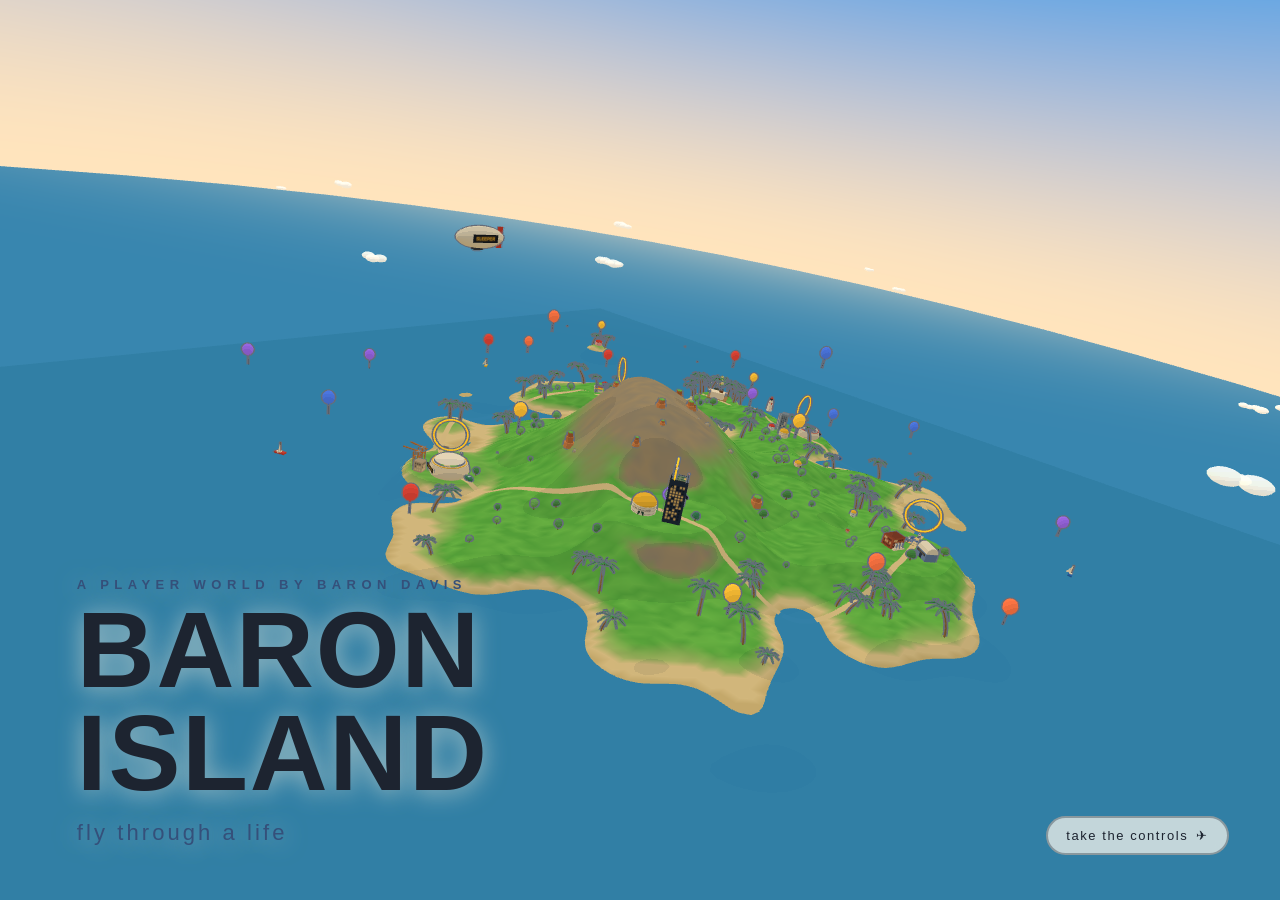
==== index.html @ 2a7e93fd "Baron Island — flyover player world for Baron Davis Three.js island flyover: seaplane with autopilot" ====
<!DOCTYPE html>
<html lang="en">
<head>
<meta charset="UTF-8">
<meta name="viewport" content="width=device-width, initial-scale=1.0, maximum-scale=1.0, user-scalable=no">
<title>Baron Island — a flyover world</title>
<link rel="stylesheet" href="styles.css">
<script type="importmap">
{
  "imports": {
    "three": "./vendor/three.module.js",
    "three/addons/effects/OutlineEffect.js": "./vendor/OutlineEffect.js"
  }
}
</script>
</head>
<body>
<canvas id="scene"></canvas>

<!-- Title / intro overlay -->
<div id="title-overlay">
  <div class="title-block">
    <div class="title-eyebrow">A PLAYER WORLD BY BARON DAVIS</div>
    <h1 class="title-main">BARON<br>ISLAND</h1>
    <div class="title-sub">fly through a life</div>
  </div>
  <button id="skip-intro" class="ghost-btn">take the controls&ensp;✈</button>
</div>

<!-- Lower-third callout on landmark approach -->
<div id="lower-third" class="hidden">
  <div class="lt-accent"></div>
  <div class="lt-text">
    <div class="lt-name"></div>
    <div class="lt-era"></div>
  </div>
</div>

<!-- Persistent HUD -->
<div id="hud" class="hidden">
  <div id="hud-top">
    <div id="brand"><span class="brand-dot"></span> BARON ISLAND</div>
    <div id="hud-right">
      <div id="balloon-count" title="balloons popped">🎈 0</div>
      <div id="stars"></div>
      <button id="mute-btn" class="ghost-btn" title="sound">♪</button>
    </div>
  </div>
  <div id="tour-chip" class="hidden">ISLAND TOUR&ensp;·&ensp;touch anything to take over</div>
  <div id="hint">steer: drag or WASD / arrows&ensp;·&ensp;boost: space&ensp;·&ensp;fly through a gold ring to land on a moment</div>
</div>

<!-- Landmark labels (projected) -->
<div id="labels"></div>

<!-- Moment card (shown while circling a landmark) -->
<div id="moment-card" class="hidden">
  <button class="card-close" id="card-close">✕&ensp;keep flying</button>
  <div class="dc-chip"></div>
  <h2 class="dc-name"></h2>
  <div class="dc-era"></div>
  <p class="dc-feel"></p>
  <div class="dc-sponsor"><span class="dc-sponsor-tag"></span><span class="dc-sponsor-note"></span></div>
  <button id="play-mission" class="primary-btn"></button>
  <div class="dc-done hidden">★ story unlocked</div>
</div>

<!-- Minigame stage -->
<div id="minigame" class="hidden">
  <div id="mg-frame">
    <div id="mg-head">
      <div>
        <div id="mg-title"></div>
        <div id="mg-sponsor"></div>
      </div>
      <button id="mg-quit" class="ghost-btn">✕</button>
    </div>
    <div id="mg-goal"></div>
    <div id="mg-body"></div>
  </div>
</div>

<!-- Story unlock card -->
<div id="story-card" class="hidden">
  <div class="sc-frame">
    <div class="sc-star">★</div>
    <div class="sc-label">STORY UNLOCKED</div>
    <div class="sc-zone"></div>
    <p class="sc-prompt"></p>
    <div class="sc-note">an interview prompt Baron can answer in his own voice</div>
    <button id="sc-continue" class="primary-btn">back to the sky</button>
  </div>
</div>

<!-- Finale -->
<div id="finale" class="hidden">
  <div class="sc-frame">
    <div class="sc-star">★★★★★</div>
    <div class="sc-label">EVERY MOMENT FOUND</div>
    <p class="sc-prompt"></p>
    <button id="fin-continue" class="primary-btn">keep flying</button>
  </div>
</div>

<script type="module" src="src/main.js"></script>
</body>
</html>
---- styles.css ----
:root {
  --ink: #1d2430;
  --paper: #fdf8ef;
  --cream: #f6ead2;
  --sun: #ffb648;
  --sky: #8ecbe8;
  --accent: #ff7a4d;
  --gold: #ffc83d;
  --shadow: rgba(29, 36, 48, 0.18);
  --font-display: "Futura", "Avenir Next", "Trebuchet MS", sans-serif;
  --font-body: "Avenir Next", "Futura", "Trebuchet MS", sans-serif;
}

* { margin: 0; padding: 0; box-sizing: border-box; }

html, body {
  width: 100%; height: 100%;
  overflow: hidden;
  background: #7fbede;
  font-family: var(--font-body);
  color: var(--ink);
  -webkit-font-smoothing: antialiased;
}

#scene { position: fixed; inset: 0; width: 100%; height: 100%; display: block; touch-action: none; }

.hidden { display: none !important; }

/* ---------- Title overlay ---------- */
#title-overlay {
  position: fixed; inset: 0;
  display: flex; align-items: flex-end; justify-content: flex-start;
  padding: 6vh 6vw;
  pointer-events: none;
  z-index: 20;
  transition: opacity 1.2s ease;
}
#title-overlay.fading { opacity: 0; }
#title-overlay .title-block { transition: opacity 1s ease, transform 1s ease; }
#title-overlay.minified .title-block { animation: none; opacity: 0; transform: translateY(24px); }
.title-block {
  text-shadow: 0 2px 24px rgba(255, 246, 224, 0.55);
  animation: titleIn 1.6s cubic-bezier(.2,.9,.25,1) both;
}
@keyframes titleIn {
  from { transform: translateY(26px); opacity: 0; }
  to { transform: none; opacity: 1; }
}
.title-eyebrow {
  font-family: var(--font-display);
  letter-spacing: 0.42em;
  font-size: clamp(10px, 1.2vw, 13px);
  font-weight: 600;
  color: #35507a;
  margin-bottom: 0.6em;
}
.title-main {
  font-family: var(--font-display);
  font-weight: 700;
  font-size: clamp(44px, 8.5vw, 108px);
  line-height: 0.95;
  letter-spacing: 0.015em;
  color: var(--ink);
}
.title-sub {
  font-family: var(--font-display);
  font-size: clamp(14px, 1.8vw, 22px);
  letter-spacing: 0.14em;
  margin-top: 0.7em;
  color: #35507a;
}
#skip-intro {
  position: absolute; right: 4vw; bottom: 5vh;
  pointer-events: auto;
}

/* ---------- Buttons ---------- */
.ghost-btn {
  font-family: var(--font-display);
  font-size: 13px;
  letter-spacing: 0.12em;
  padding: 10px 18px;
  border-radius: 999px;
  border: 2px solid rgba(29, 36, 48, 0.35);
  background: rgba(253, 248, 239, 0.72);
  color: var(--ink);
  cursor: pointer;
  backdrop-filter: blur(6px);
  transition: transform .15s ease, background .15s ease;
}
.ghost-btn:hover { transform: translateY(-1px); background: var(--paper); }

.primary-btn {
  font-family: var(--font-display);
  font-weight: 700;
  font-size: 15px;
  letter-spacing: 0.1em;
  padding: 14px 28px;
  border-radius: 999px;
  border: none;
  background: var(--ink);
  color: var(--paper);
  cursor: pointer;
  box-shadow: 0 8px 22px var(--shadow);
  transition: transform .15s ease, box-shadow .15s ease;
}
.primary-btn:hover { transform: translateY(-2px); box-shadow: 0 12px 28px var(--shadow); }

/* ---------- Lower third (flyover) ---------- */
#lower-third {
  position: fixed; left: 6vw; bottom: 20vh;
  display: flex; align-items: center; gap: 16px;
  z-index: 15;
  animation: ltIn .5s cubic-bezier(.2,.9,.25,1) both;
}
@keyframes ltIn {
  from { transform: translateX(-30px); opacity: 0; }
  to { transform: none; opacity: 1; }
}
.lt-accent { width: 6px; height: 52px; border-radius: 3px; background: var(--accent); }
.lt-name {
  font-family: var(--font-display);
  font-weight: 700;
  font-size: clamp(20px, 3vw, 32px);
  color: var(--paper);
  text-shadow: 0 2px 12px rgba(29,36,48,.45);
}
.lt-era {
  font-family: var(--font-display);
  font-size: clamp(11px, 1.3vw, 14px);
  letter-spacing: 0.2em;
  color: rgba(253,248,239,.85);
  text-shadow: 0 1px 8px rgba(29,36,48,.45);
  text-transform: uppercase;
  margin-top: 2px;
}

/* ---------- HUD ---------- */
#hud { position: fixed; inset: 0; pointer-events: none; z-index: 10; }
#hud-top {
  position: absolute; top: 0; left: 0; right: 0;
  display: flex; justify-content: space-between; align-items: center;
  padding: 22px 28px;
}
#brand {
  font-family: var(--font-display);
  font-weight: 700; font-size: 15px; letter-spacing: 0.22em;
  color: var(--ink);
  background: rgba(253,248,239,.78);
  padding: 10px 18px; border-radius: 999px;
  backdrop-filter: blur(6px);
  box-shadow: 0 4px 16px var(--shadow);
  display: flex; align-items: center; gap: 10px;
}
.brand-dot { width: 10px; height: 10px; border-radius: 50%; background: var(--accent); display: inline-block; }
#stars {
  font-size: 20px; letter-spacing: 6px;
  background: rgba(253,248,239,.78);
  padding: 10px 18px; border-radius: 999px;
  backdrop-filter: blur(6px);
  box-shadow: 0 4px 16px var(--shadow);
}
#stars .on { color: var(--gold); text-shadow: 0 0 10px rgba(255,200,61,.6); }
#stars .off { color: rgba(29,36,48,.22); }
#hint {
  position: absolute; bottom: 22px; left: 50%; transform: translateX(-50%);
  font-family: var(--font-display);
  font-size: 12px; letter-spacing: 0.18em;
  color: rgba(29,36,48,.78);
  background: rgba(253,248,239,.65);
  padding: 9px 20px; border-radius: 999px;
  backdrop-filter: blur(6px);
  white-space: nowrap;
}

/* ---------- Projected district labels ---------- */
#labels { position: fixed; inset: 0; pointer-events: none; z-index: 9; }
.district-label {
  position: absolute; transform: translate(-50%, -130%);
  font-family: var(--font-display);
  font-weight: 700; font-size: 13px; letter-spacing: 0.1em;
  color: var(--ink);
  background: rgba(253,248,239,.9);
  border: 2px solid var(--ink);
  padding: 6px 14px; border-radius: 999px;
  box-shadow: 0 6px 14px var(--shadow);
  white-space: nowrap;
  transition: opacity .2s ease;
  pointer-events: none;
}
.district-label .star-mini { color: var(--gold); margin-left: 6px; }

/* ---------- District card ---------- */
#moment-card {
  position: fixed; right: 4vw; top: 50%; transform: translateY(-50%);
  width: min(360px, 84vw);
  background: var(--paper);
  border-radius: 22px;
  padding: 28px;
  box-shadow: 0 24px 60px rgba(29,36,48,.28);
  z-index: 25;
  animation: cardIn .45s cubic-bezier(.2,.9,.25,1) both;
}
@keyframes cardIn {
  from { transform: translateY(-50%) translateX(40px); opacity: 0; }
  to { transform: translateY(-50%); opacity: 1; }
}
.card-close {
  font-family: var(--font-display); font-size: 12px; letter-spacing: .1em;
  background: none; border: none; color: rgba(29,36,48,.6);
  cursor: pointer; margin-bottom: 14px; padding: 0;
}
.card-close:hover { color: var(--ink); }
.dc-chip {
  display: inline-block;
  font-family: var(--font-display); font-size: 11px; font-weight: 700;
  letter-spacing: .22em; text-transform: uppercase;
  color: var(--paper); background: var(--accent);
  padding: 5px 12px; border-radius: 999px;
  margin-bottom: 12px;
}
.dc-name { font-family: var(--font-display); font-size: 26px; font-weight: 700; line-height: 1.1; }
.dc-era {
  font-family: var(--font-display); font-size: 12px; letter-spacing: .16em;
  text-transform: uppercase; color: rgba(29,36,48,.55); margin-top: 6px;
}
.dc-feel { font-size: 14.5px; line-height: 1.55; margin: 14px 0 20px; color: rgba(29,36,48,.85); }
.dc-done { font-family: var(--font-display); font-size: 13px; letter-spacing: .12em; color: #b8860b; margin-top: 14px; }

/* ---------- Minigame ---------- */
#minigame {
  position: fixed; inset: 0; z-index: 30;
  display: flex; align-items: center; justify-content: center;
  background: rgba(29,36,48,.32);
  backdrop-filter: blur(3px);
}
#mg-frame {
  width: min(560px, 92vw);
  background: var(--paper);
  border-radius: 26px;
  padding: 26px 28px 30px;
  box-shadow: 0 30px 80px rgba(29,36,48,.4);
  animation: cardPop .4s cubic-bezier(.2,.9,.25,1) both;
}
@keyframes cardPop {
  from { transform: scale(.92) translateY(20px); opacity: 0; }
  to { transform: none; opacity: 1; }
}
#mg-head { display: flex; justify-content: space-between; align-items: center; }
#mg-title { font-family: var(--font-display); font-weight: 700; font-size: 22px; }
#mg-quit { padding: 6px 12px; }
#mg-goal { font-size: 13.5px; color: rgba(29,36,48,.7); margin: 6px 0 18px; line-height: 1.5; }
#mg-body { min-height: 220px; }

/* shot meter */
.shot-track {
  position: relative; height: 46px; border-radius: 999px;
  background: #e8dcc4; overflow: hidden;
  border: 3px solid var(--ink);
}
.shot-zone { position: absolute; top: 0; bottom: 0; background: #79c98d; }
.shot-zone.perfect { background: var(--gold); }
.shot-cursor {
  position: absolute; top: -4px; bottom: -4px; width: 8px;
  background: var(--ink); border-radius: 4px;
}
.shot-row { display: flex; align-items: center; justify-content: space-between; margin-top: 18px; }
.shot-count { font-family: var(--font-display); font-weight: 700; font-size: 18px; letter-spacing: .06em; }
.mg-flash {
  text-align: center; font-family: var(--font-display); font-weight: 700;
  font-size: 26px; height: 40px; margin-top: 14px; letter-spacing: .08em;
}
.mg-flash.good { color: #2e9e57; }
.mg-flash.perfect { color: #cc9500; }
.mg-flash.bad { color: #c0563a; }

/* memory match */
.mem-grid { display: grid; grid-template-columns: repeat(3, 1fr); gap: 12px; }
.mem-card {
  aspect-ratio: 3/2.6; border-radius: 14px; border: 3px solid var(--ink);
  background: var(--ink); color: var(--paper);
  font-family: var(--font-display); font-weight: 700; font-size: 13px;
  display: flex; align-items: center; justify-content: center; text-align: center;
  cursor: pointer; padding: 8px;
  transition: transform .15s ease, background .2s ease;
}
.mem-card:hover { transform: translateY(-2px); }
.mem-card.flipped { background: var(--cream); color: var(--ink); }
.mem-card.matched { background: var(--gold); color: var(--ink); border-color: #b8860b; cursor: default; }
.mem-card .tape-icon { font-size: 22px; }

/* roar rhythm */
.roar-stage { position: relative; height: 210px; display: flex; align-items: center; justify-content: center; }
.roar-target {
  position: absolute; width: 90px; height: 90px; border-radius: 50%;
  border: 4px dashed var(--ink);
}
.roar-ring {
  position: absolute; border-radius: 50%;
  border: 5px solid var(--accent);
}
.roar-meter { height: 18px; border-radius: 999px; background: #e8dcc4; border: 3px solid var(--ink); overflow: hidden; margin-top: 10px; }
.roar-fill { height: 100%; width: 0%; background: linear-gradient(90deg, var(--sun), var(--gold)); transition: width .25s ease; }
.roar-label { text-align: center; font-family: var(--font-display); font-size: 12px; letter-spacing: .2em; margin-top: 8px; color: rgba(29,36,48,.6); }

/* signature grid */
.sig-grid { display: grid; grid-template-columns: repeat(3, 1fr); gap: 12px; }
.sig-cell {
  aspect-ratio: 1/0.72; border-radius: 14px; background: #ece0c8;
  border: 3px dashed rgba(29,36,48,.25);
  display: flex; align-items: center; justify-content: center;
  font-family: var(--font-display); font-weight: 700; font-size: 13px;
  cursor: pointer; color: var(--ink);
}
.sig-cell.up { background: var(--paper); border: 3px solid var(--ink); box-shadow: 0 6px 14px var(--shadow); }
.sig-cell.got { background: var(--gold); border: 3px solid #b8860b; }
.sig-row { display: flex; justify-content: space-between; align-items: center; margin-top: 16px; font-family: var(--font-display); font-weight: 700; }

/* BIG board */
.big-board { display: grid; grid-template-columns: 1fr 52px 1fr; gap: 10px; align-items: stretch; }
.big-col { display: flex; flex-direction: column; gap: 10px; }
.big-tile {
  border-radius: 12px; border: 3px solid var(--ink); background: var(--paper);
  font-family: var(--font-display); font-weight: 700; font-size: 12.5px;
  padding: 12px 10px; text-align: center; cursor: pointer;
  transition: transform .12s ease, background .15s ease;
}
.big-tile small { display: block; font-weight: 400; font-size: 10.5px; color: rgba(29,36,48,.6); margin-top: 3px; letter-spacing: .04em; }
.big-tile:hover { transform: translateY(-2px); }
.big-tile.sel { background: var(--sun); }
.big-tile.linked { background: var(--gold); border-color: #b8860b; cursor: default; }
.big-tile.wrong { animation: shake .3s ease; background: #f3c1b2; }
@keyframes shake { 25% { transform: translateX(-4px); } 75% { transform: translateX(4px); } }
.big-mid { display: flex; align-items: center; justify-content: center; font-size: 22px; color: rgba(29,36,48,.4); }

/* ---------- Story / finale cards ---------- */
#story-card, #finale {
  position: fixed; inset: 0; z-index: 40;
  display: flex; align-items: center; justify-content: center;
  background: rgba(29,36,48,.4);
  backdrop-filter: blur(4px);
}
.sc-frame {
  width: min(480px, 90vw);
  background: var(--paper);
  border-radius: 26px;
  padding: 40px 38px;
  text-align: center;
  box-shadow: 0 30px 80px rgba(29,36,48,.45);
  animation: cardPop .5s cubic-bezier(.2,.9,.25,1) both;
}
.sc-star { font-size: 44px; color: var(--gold); text-shadow: 0 0 18px rgba(255,200,61,.55); }
.sc-label {
  font-family: var(--font-display); font-weight: 700; font-size: 13px;
  letter-spacing: .34em; margin: 10px 0 6px; color: rgba(29,36,48,.55);
}
.sc-zone { font-family: var(--font-display); font-weight: 700; font-size: 22px; margin-bottom: 14px; }
.sc-prompt { font-size: 16.5px; line-height: 1.6; font-style: italic; color: var(--ink); }
.sc-note { font-size: 11.5px; letter-spacing: .06em; color: rgba(29,36,48,.5); margin: 14px 0 22px; }
#finale .primary-btn, #story-card .primary-btn { margin-top: 8px; }
#finale .sc-prompt { font-style: normal; margin-bottom: 18px; }

@media (max-width: 640px) {
  #moment-card { right: 50%; transform: translate(50%, -50%) !important; top: auto; bottom: 4vh; transform: translateX(50%) !important; }
  #hint { font-size: 10px; }
  .title-main { font-size: 15vw; }
}

/* ---------- island additions ---------- */
#hud-right { display: flex; align-items: center; gap: 10px; }
#balloon-count {
  font-family: var(--font-display); font-weight: 700; font-size: 14px;
  background: rgba(253,248,239,.78); padding: 10px 16px; border-radius: 999px;
  backdrop-filter: blur(6px); box-shadow: 0 4px 16px var(--shadow);
}
#mute-btn { padding: 9px 14px; pointer-events: auto; }
#hud-top { pointer-events: none; }
#hud-top button { pointer-events: auto; }

#tour-chip {
  position: absolute; top: 86px; left: 50%; transform: translateX(-50%);
  font-family: var(--font-display); font-size: 12px; letter-spacing: .22em;
  color: var(--ink); background: rgba(255,200,61,.92);
  padding: 9px 20px; border-radius: 999px;
  box-shadow: 0 6px 18px var(--shadow);
  animation: tourPulse 2.6s ease-in-out infinite;
}
@keyframes tourPulse { 50% { transform: translateX(-50%) translateY(3px); } }

.dc-sponsor { margin: 2px 0 18px; }
.dc-sponsor-tag {
  display: inline-block;
  font-family: var(--font-display); font-size: 10.5px; font-weight: 700;
  letter-spacing: .16em; color: var(--paper);
  padding: 5px 12px; border-radius: 999px;
}
.dc-sponsor-note {
  display: block; margin-top: 6px;
  font-size: 10px; letter-spacing: .05em; color: rgba(29,36,48,.45);
}
#mg-sponsor {
  font-family: var(--font-display); font-size: 11px; letter-spacing: .14em;
  color: rgba(29,36,48,.55); margin-top: 2px; text-transform: uppercase;
}

@media (max-width: 640px) {
  #hud-top { padding: 14px 12px; gap: 6px; }
  #brand { font-size: 11px; padding: 8px 12px; letter-spacing: .14em; }
  #stars { font-size: 15px; letter-spacing: 3px; padding: 8px 12px; }
  #balloon-count { font-size: 12px; padding: 8px 10px; }
  #mute-btn { padding: 7px 10px; font-size: 11px; }
  #hud-right { gap: 6px; }
  #tour-chip { top: 74px; font-size: 10px; padding: 8px 14px; width: max-content; max-width: 86vw; text-align: center; }
  #hint { font-size: 10px; letter-spacing: .1em; max-width: 92vw; white-space: normal; text-align: center; }
}

.district-label.ambient {
  border-style: dashed;
  border-color: rgba(47,79,74,.6);
  color: #2f4f4a;
  background: rgba(255,240,220,.88);
}
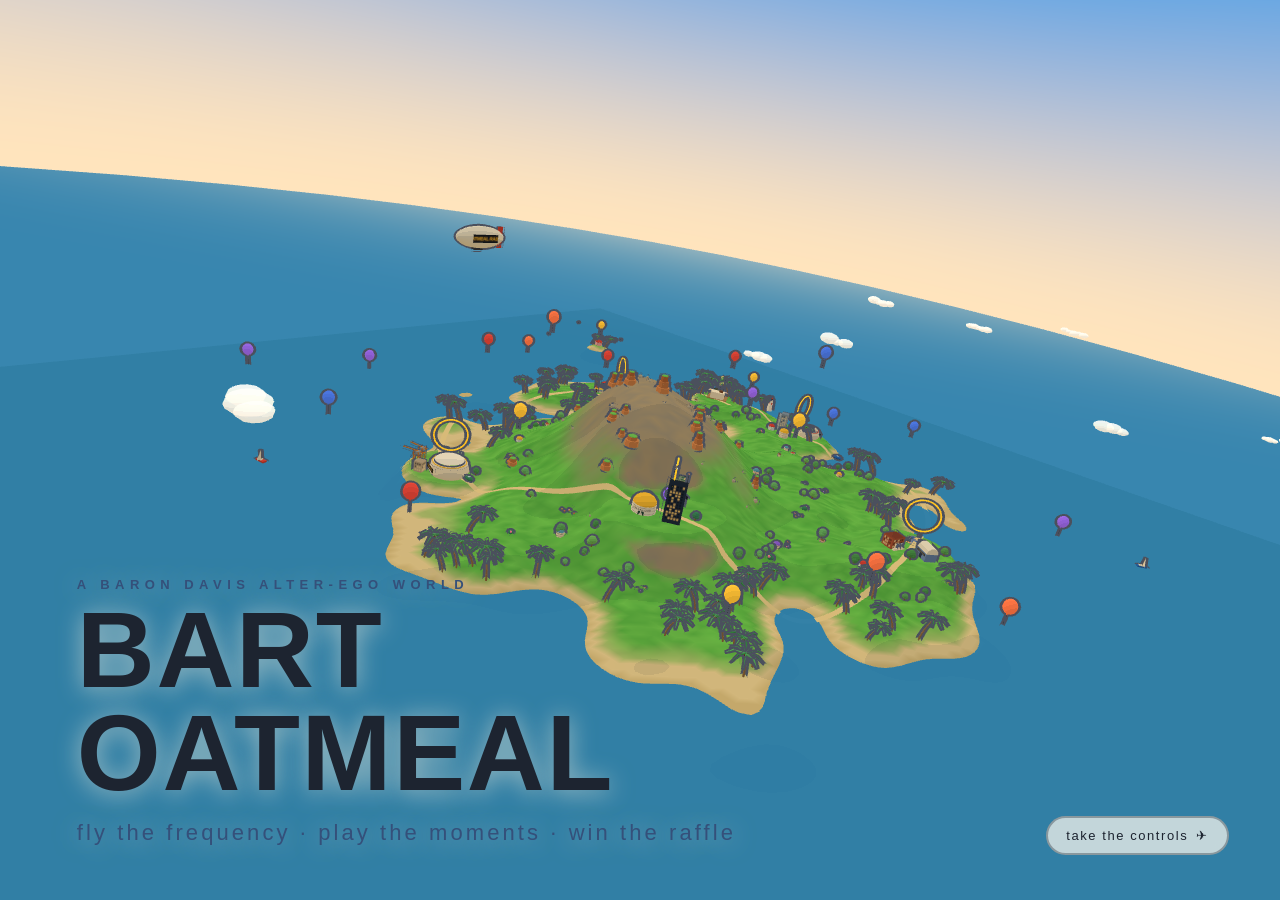
==== commit cbf9b4b2: "BART OATMEAL rebrand: raffle economy, split-screen canvas games, art intensity pass Bart Oatmeal is " ====
--- a/index.html
+++ b/index.html
@@ -3,7 +3,7 @@
 <head>
 <meta charset="UTF-8">
 <meta name="viewport" content="width=device-width, initial-scale=1.0, maximum-scale=1.0, user-scalable=no">
-<title>Baron Island — a flyover world</title>
+<title>BART OATMEAL — an island world</title>
 <link rel="stylesheet" href="styles.css">
 <script type="importmap">
 {
@@ -20,9 +20,9 @@
 <!-- Title / intro overlay -->
 <div id="title-overlay">
   <div class="title-block">
-    <div class="title-eyebrow">A PLAYER WORLD BY BARON DAVIS</div>
-    <h1 class="title-main">BARON<br>ISLAND</h1>
-    <div class="title-sub">fly through a life</div>
+    <div class="title-eyebrow">A BARON DAVIS ALTER-EGO WORLD</div>
+    <h1 class="title-main">BART<br>OATMEAL</h1>
+    <div class="title-sub">fly the frequency · play the moments · win the raffle</div>
   </div>
   <button id="skip-intro" class="ghost-btn">take the controls&ensp;✈</button>
 </div>
@@ -39,10 +39,11 @@
 <!-- Persistent HUD -->
 <div id="hud" class="hidden">
   <div id="hud-top">
-    <div id="brand"><span class="brand-dot"></span> BARON ISLAND</div>
+    <div id="brand"><span class="brand-dot"></span> BART OATMEAL</div>
     <div id="hud-right">
-      <div id="balloon-count" title="balloons popped">🎈 0</div>
+      <button id="ticket-count" class="ghost-btn" title="raffle tickets — click for prizes">🎟 0</button>
       <div id="stars"></div>
+      <button id="prizes-btn" class="ghost-btn" title="raffle prizes">🎁</button>
       <button id="mute-btn" class="ghost-btn" title="sound">♪</button>
     </div>
   </div>
@@ -103,5 +104,19 @@
 </div>
 
 <script type="module" src="src/main.js"></script>
+<!-- Raffle prize shelf -->
+<div id="prizes-modal" class="hidden">
+  <div class="pz-frame">
+    <div class="pz-head">
+      <div>
+        <div class="pz-title">THE RAFFLE SHELF</div>
+        <div class="pz-sub"></div>
+      </div>
+      <button id="pz-close" class="ghost-btn">✕</button>
+    </div>
+    <div id="pz-list"></div>
+    <div class="pz-note"></div>
+  </div>
+</div>
 </body>
 </html>
--- a/styles.css
+++ b/styles.css
@@ -229,13 +229,17 @@
 
 /* ---------- Minigame ---------- */
 #minigame {
+  /* split-screen: the island keeps flying on the left */
   position: fixed; inset: 0; z-index: 30;
-  display: flex; align-items: center; justify-content: center;
-  background: rgba(29,36,48,.32);
-  backdrop-filter: blur(3px);
+  display: flex; align-items: center; justify-content: flex-end;
+  padding-right: 3vw;
+  background: linear-gradient(90deg, transparent 40%, rgba(29,36,48,.28));
+  pointer-events: none;
 }
 #mg-frame {
-  width: min(560px, 92vw);
+  pointer-events: auto;
+  width: min(540px, 92vw);
+  max-height: 92vh; overflow-y: auto;
   background: var(--paper);
   border-radius: 26px;
   padding: 26px 28px 30px;
@@ -420,3 +424,49 @@
   color: #2f4f4a;
   background: rgba(255,240,220,.88);
 }
+
+/* cassette memory cards */
+.mem-card.tape {
+  aspect-ratio: 220/150;
+  background-size: cover; background-position: center;
+  color: transparent;
+}
+.mem-card.tape.matched { outline: 4px solid var(--gold); }
+
+/* raffle shelf */
+#prizes-modal {
+  position: fixed; inset: 0; z-index: 40;
+  display: flex; align-items: center; justify-content: center;
+  background: rgba(29,36,48,.4);
+  backdrop-filter: blur(4px);
+}
+.pz-frame {
+  width: min(520px, 92vw);
+  background: var(--paper);
+  border-radius: 26px;
+  padding: 26px 28px;
+  box-shadow: 0 30px 80px rgba(29,36,48,.4);
+  animation: cardPop .4s cubic-bezier(.2,.9,.25,1) both;
+}
+.pz-head { display: flex; justify-content: space-between; align-items: flex-start; margin-bottom: 16px; }
+.pz-title { font-family: var(--font-display); font-weight: 700; font-size: 22px; letter-spacing: .04em; }
+.pz-sub { font-family: var(--font-display); font-size: 12px; letter-spacing: .12em; color: rgba(29,36,48,.55); margin-top: 4px; }
+.pz-item {
+  display: flex; align-items: center; gap: 14px;
+  padding: 12px 14px; border: 3px solid var(--ink); border-radius: 16px;
+  margin-bottom: 10px; background: var(--cream);
+}
+.pz-icon { font-size: 26px; }
+.pz-info { flex: 1; }
+.pz-name { font-family: var(--font-display); font-weight: 700; font-size: 14.5px; }
+.pz-desc { font-size: 11.5px; color: rgba(29,36,48,.6); }
+.pz-cost { font-family: var(--font-display); font-weight: 700; font-size: 13px; white-space: nowrap; }
+.pz-enter {
+  font-family: var(--font-display); font-weight: 700; font-size: 11px; letter-spacing: .08em;
+  padding: 8px 14px; border-radius: 999px; border: none;
+  background: var(--ink); color: var(--paper); cursor: pointer;
+}
+.pz-enter:disabled { background: rgba(29,36,48,.25); cursor: default; }
+.pz-enter.entered { background: var(--gold); color: var(--ink); }
+.pz-note { font-size: 11px; line-height: 1.5; color: rgba(29,36,48,.55); margin-top: 8px; font-style: italic; }
+#ticket-count { font-weight: 700; }
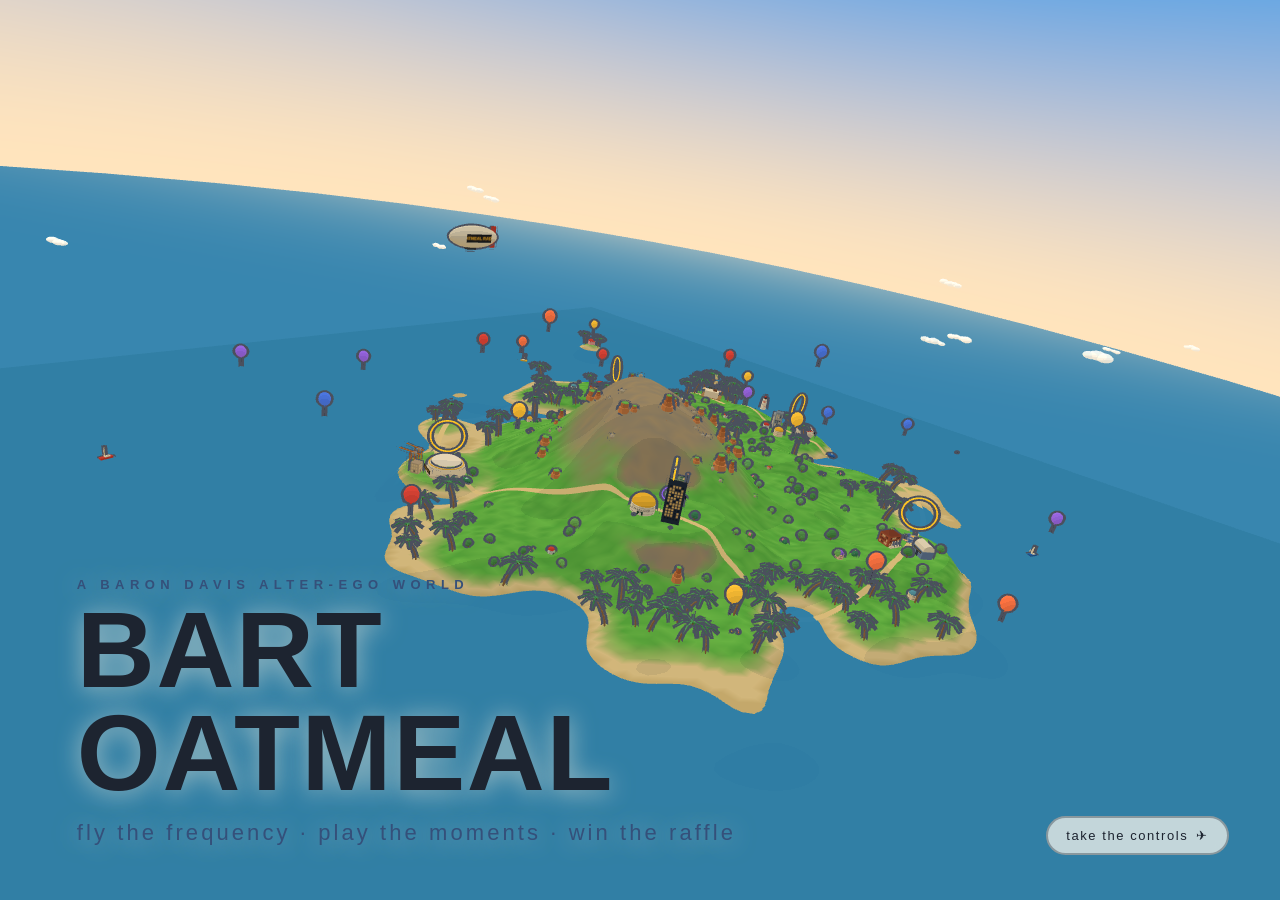
==== commit 83a21dd3: "Water landing: touchdown splash, taxi wake, throttle-up takeoff Glide low over open water to land on" ====
--- a/index.html
+++ b/index.html
@@ -53,6 +53,7 @@
 
 <!-- Landmark labels (projected) -->
 <div id="labels"></div>
+<div id="toast" class="hidden"></div>
 
 <!-- Moment card (shown while circling a landmark) -->
 <div id="moment-card" class="hidden">
--- a/styles.css
+++ b/styles.css
@@ -470,3 +470,15 @@
 .pz-enter.entered { background: var(--gold); color: var(--ink); }
 .pz-note { font-size: 11px; line-height: 1.5; color: rgba(29,36,48,.55); margin-top: 8px; font-style: italic; }
 #ticket-count { font-weight: 700; }
+
+#toast {
+  position: fixed; top: 15vh; left: 50%; transform: translateX(-50%);
+  font-family: var(--font-display); font-weight: 700; font-size: 15px; letter-spacing: .08em;
+  background: var(--paper); color: var(--ink);
+  border: 3px solid var(--ink); border-radius: 999px;
+  padding: 12px 26px; z-index: 22;
+  box-shadow: 0 10px 30px var(--shadow);
+  animation: toastIn .4s cubic-bezier(.2,.9,.25,1) both;
+  pointer-events: none;
+}
+@keyframes toastIn { from { transform: translateX(-50%) translateY(-16px); opacity: 0; } }
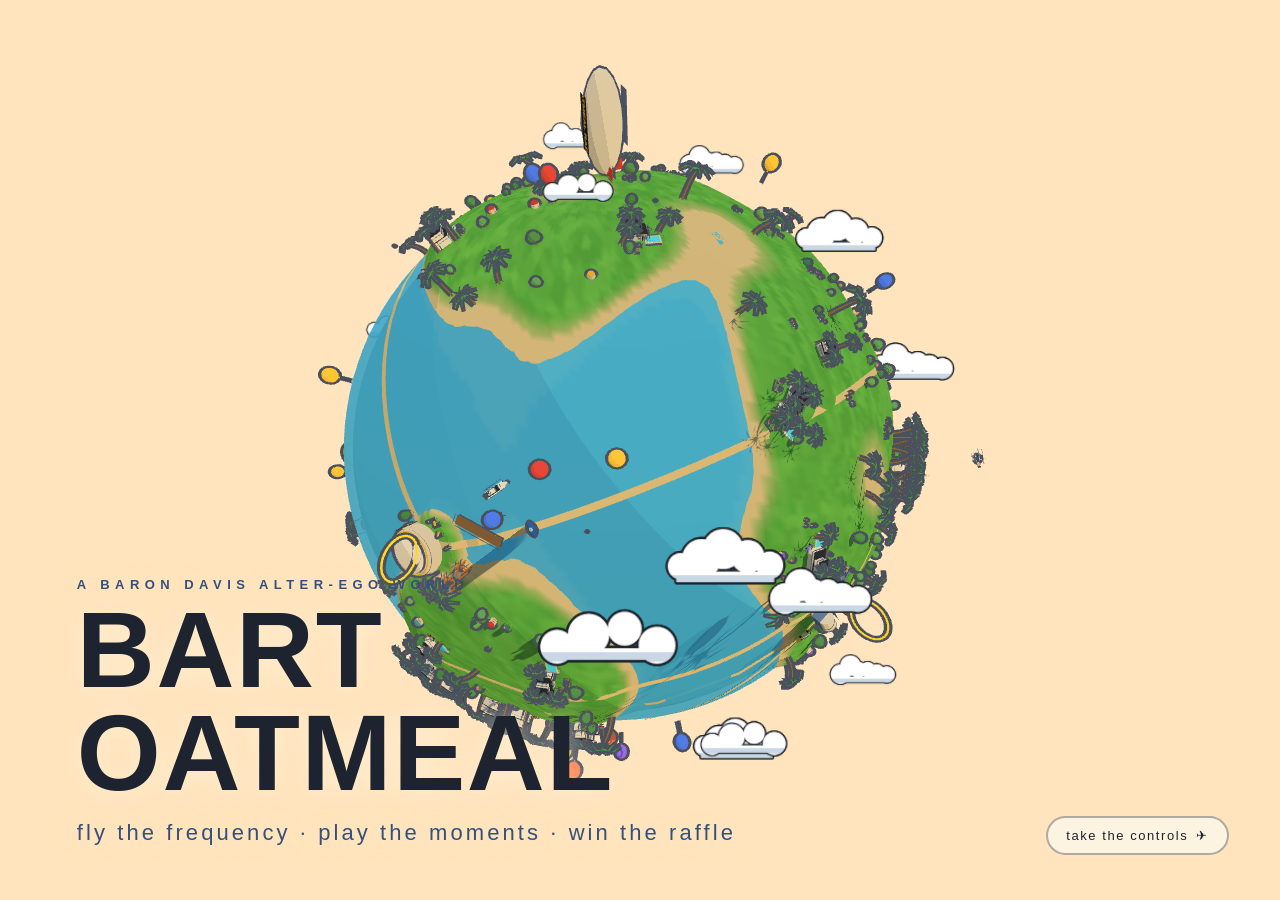
==== commit 9625b28e: "Title: a planet of his own Co-Authored-By: Claude Fable 5 <noreply@anthropic.com>" ====
--- a/index.html
+++ b/index.html
@@ -3,7 +3,7 @@
 <head>
 <meta charset="UTF-8">
 <meta name="viewport" content="width=device-width, initial-scale=1.0, maximum-scale=1.0, user-scalable=no">
-<title>BART OATMEAL — an island world</title>
+<title>BART OATMEAL — a planet of his own</title>
 <link rel="stylesheet" href="styles.css">
 <script type="importmap">
 {
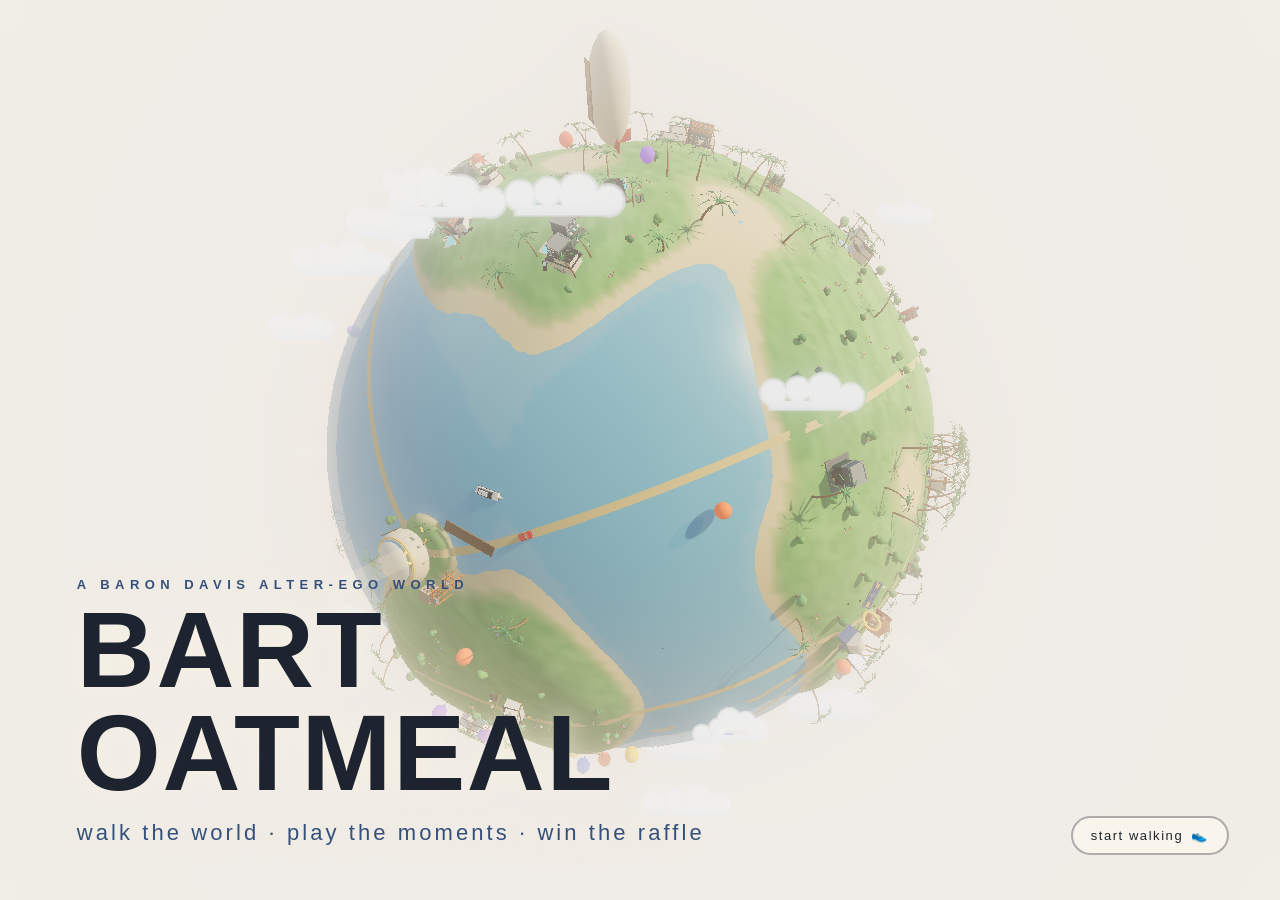
==== commit 6bc1fbe0: "Walking world: third-person 2K-lobby feel + hi-fi GLB asset system Flying retired. Rigged animated c" ====
--- a/index.html
+++ b/index.html
@@ -22,9 +22,9 @@
   <div class="title-block">
     <div class="title-eyebrow">A BARON DAVIS ALTER-EGO WORLD</div>
     <h1 class="title-main">BART<br>OATMEAL</h1>
-    <div class="title-sub">fly the frequency · play the moments · win the raffle</div>
+    <div class="title-sub">walk the world · play the moments · win the raffle</div>
   </div>
-  <button id="skip-intro" class="ghost-btn">take the controls&ensp;✈</button>
+  <button id="skip-intro" class="ghost-btn">start walking&ensp;👟</button>
 </div>
 
 <!-- Lower-third callout on landmark approach -->
@@ -47,8 +47,8 @@
       <button id="mute-btn" class="ghost-btn" title="sound">♪</button>
     </div>
   </div>
-  <div id="tour-chip" class="hidden">ISLAND TOUR&ensp;·&ensp;touch anything to take over</div>
-  <div id="hint">steer: drag or WASD / arrows&ensp;·&ensp;boost: space&ensp;·&ensp;fly through a gold ring to land on a moment</div>
+  <div id="tour-chip" class="hidden">WORLD TOUR&ensp;·&ensp;touch anything to take over</div>
+  <div id="hint">walk with WASD / arrows or drag&ensp;·&ensp;jog: space&ensp;·&ensp;step through a gold ring to open a moment</div>
 </div>
 
 <!-- Landmark labels (projected) -->
